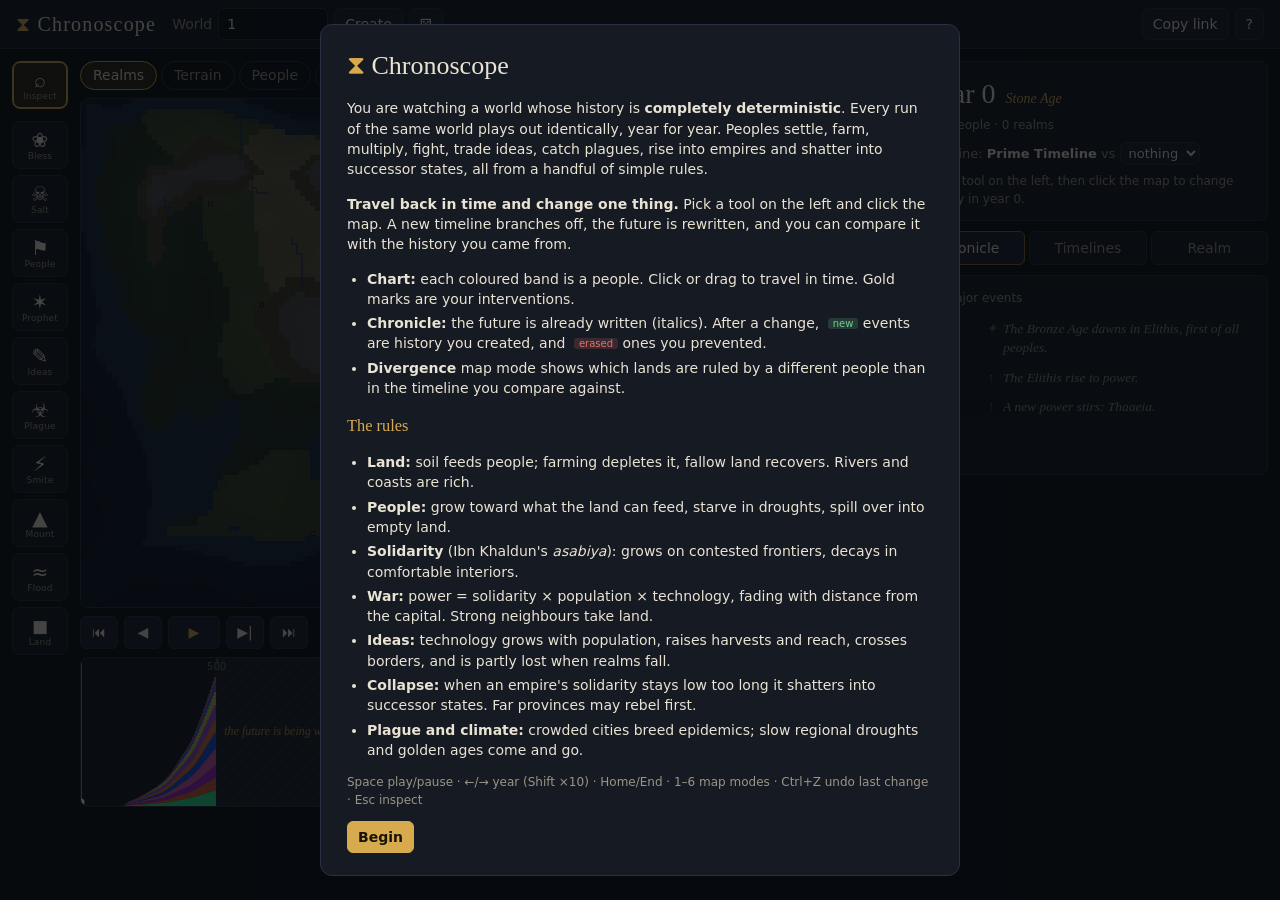
==== timetraveler/index.html @ 5f500a5c "Add Chronoscope: deterministic time-travel civilization sandbox A new self-contained game in timetra" ====
<!doctype html>
<html lang="en">
<head>
  <meta charset="utf-8">
  <meta name="viewport" content="width=device-width, initial-scale=1">
  <title>Chronoscope</title>
  <meta name="description" content="A deterministic time-travel civilization sandbox: go back, change one thing, watch history rewrite itself.">
  <link rel="stylesheet" href="css/style.css">
</head>
<body>
  <header class="topbar">
    <div class="brand"><span class="glyph">⧗</span> Chronoscope</div>
    <div class="world-controls">
      <label for="seed">World</label>
      <input id="seed" type="number" min="0" step="1" inputmode="numeric" aria-label="World seed">
      <button id="btn-new" class="btn">Create</button>
      <button id="btn-random" class="btn" title="Random world">⚄</button>
    </div>
    <div class="top-actions">
      <button id="btn-link" class="btn" title="Copy a link that recreates this exact timeline">Copy link</button>
      <button id="btn-help" class="btn" title="How it works">?</button>
    </div>
  </header>

  <main class="layout">
    <nav class="toolbar" id="toolbar" aria-label="Tools"></nav>

    <section class="stage">
      <div class="map-modes" id="map-modes" role="tablist"></div>
      <div class="map-wrap" id="map-wrap">
        <canvas id="map" width="960" height="600" aria-label="World map"></canvas>
        <div class="map-overlay" id="map-overlay" hidden></div>
        <div class="tooltip" id="tooltip" hidden></div>
      </div>
      <div class="transport">
        <button class="btn icon" id="btn-start" title="Dawn of history (Home)">⏮</button>
        <button class="btn icon" id="btn-back" title="Back one year (←, Shift: 10)">◀</button>
        <button class="btn icon play" id="btn-play" title="Play / pause (Space)">▶</button>
        <button class="btn icon" id="btn-fwd" title="Forward one year (→, Shift: 10)">▶|</button>
        <button class="btn icon" id="btn-end" title="Furthest known future (End)">⏭</button>
        <label class="speed">Speed
          <select id="speed">
            <option value="2">2 yrs/s</option>
            <option value="10">10 yrs/s</option>
            <option value="25" selected>25 yrs/s</option>
            <option value="60">60 yrs/s</option>
            <option value="150">150 yrs/s</option>
            <option value="400">400 yrs/s</option>
          </select>
        </label>
        <span class="compute-status" id="compute-status"></span>
      </div>
      <div class="chart-wrap" id="chart-wrap">
        <canvas id="chart" aria-label="History of all peoples over time. Click or drag to travel in time."></canvas>
        <div class="tooltip" id="chart-tip" hidden></div>
      </div>
    </section>

    <aside class="side">
      <div class="year-card">
        <div class="year-line"><span class="year" id="year">Year 0</span><span class="age" id="age"></span></div>
        <div class="year-stats" id="year-stats"></div>
        <div class="branch-line" id="branch-line"></div>
        <div class="divergence" id="divergence" hidden>
          <div class="div-label" id="div-label"></div>
          <div class="bar"><div class="bar-fill" id="div-bar"></div></div>
        </div>
        <div class="tool-hint" id="tool-hint"></div>
      </div>
      <div class="tabs" role="tablist">
        <button class="tab active" data-tab="chronicle">Chronicle</button>
        <button class="tab" data-tab="timelines">Timelines</button>
        <button class="tab" data-tab="realm">Realm</button>
      </div>
      <div class="panel" id="panel-chronicle">
        <div class="filters">
          <label><input type="checkbox" id="f-major" checked> Major events</label>
          <label id="f-changes-wrap"><input type="checkbox" id="f-changes"> Only changes</label>
        </div>
        <ol class="chronicle" id="chronicle"></ol>
      </div>
      <div class="panel" id="panel-timelines" hidden>
        <div id="timelines"></div>
      </div>
      <div class="panel" id="panel-realm" hidden>
        <div id="realm"></div>
      </div>
    </aside>
  </main>

  <div class="toast" id="toast" hidden></div>

  <div class="modal" id="help" hidden>
    <div class="modal-card">
      <h2><span class="glyph">⧗</span> Chronoscope</h2>
      <p>You are watching a world whose history is <b>completely deterministic</b>. Every run of the same world plays out identically, year for year. Peoples settle, farm, multiply, fight, trade ideas, catch plagues, rise into empires and shatter into successor states, all from a handful of simple rules.</p>
      <p><b>Travel back in time and change one thing.</b> Pick a tool on the left and click the map. A new timeline branches off, the future is rewritten, and you can compare it with the history you came from.</p>
      <ul>
        <li><b>Chart:</b> each coloured band is a people. Click or drag to travel in time. Gold marks are your interventions.</li>
        <li><b>Chronicle:</b> the future is already written (italics). After a change, <span class="tag new">new</span> events are history you created, and <span class="tag erased">erased</span> ones you prevented.</li>
        <li><b>Divergence</b> map mode shows which lands are ruled by a different people than in the timeline you compare against.</li>
      </ul>
      <h3>The rules</h3>
      <ul class="rules">
        <li><b>Land:</b> soil feeds people; farming depletes it, fallow land recovers. Rivers and coasts are rich.</li>
        <li><b>People:</b> grow toward what the land can feed, starve in droughts, spill over into empty land.</li>
        <li><b>Solidarity</b> (Ibn Khaldun's <i>asabiya</i>): grows on contested frontiers, decays in comfortable interiors.</li>
        <li><b>War:</b> power = solidarity × population × technology, fading with distance from the capital. Strong neighbours take land.</li>
        <li><b>Ideas:</b> technology grows with population, raises harvests and reach, crosses borders, and is partly lost when realms fall.</li>
        <li><b>Collapse:</b> when an empire's solidarity stays low too long it shatters into successor states. Far provinces may rebel first.</li>
        <li><b>Plague and climate:</b> crowded cities breed epidemics; slow regional droughts and golden ages come and go.</li>
      </ul>
      <p class="keys">Space play/pause · ←/→ year (Shift ×10) · Home/End · 1–6 map modes · Ctrl+Z undo last change · Esc inspect</p>
      <button class="btn primary" id="btn-help-close">Begin</button>
    </div>
  </div>

  <script src="js/sim.js"></script>
  <script src="js/timeline.js"></script>
  <script src="js/ui.js"></script>
</body>
</html>
---- timetraveler/css/style.css ----
:root {
  --bg: #0e1117;
  --panel: #161a23;
  --panel-2: #1d2230;
  --line: #2a3142;
  --text: #e9e3d3;
  --muted: #9a9585;
  --gold: #d8aa4e;
  --gold-dim: #8a6d33;
  --new: #6fcf8e;
  --erased: #e0726a;
  --serif: "Iowan Old Style", "Palatino Linotype", Palatino, "Book Antiqua", Georgia, serif;
  --sans: system-ui, -apple-system, "Segoe UI", Roboto, sans-serif;
}

* { box-sizing: border-box; }
html, body { margin: 0; height: 100%; }
body {
  background: var(--bg);
  color: var(--text);
  font: 14px/1.45 var(--sans);
  overflow-x: hidden;
}
button, input, select { font: inherit; color: inherit; }

.glyph { color: var(--gold); }

/* ---------- top bar ---------- */
.topbar {
  display: flex; align-items: center; gap: 16px; flex-wrap: wrap;
  padding: 8px 16px; border-bottom: 1px solid var(--line); background: var(--panel);
}
.brand { font-family: var(--serif); font-size: 20px; letter-spacing: .06em; }
.world-controls { display: flex; align-items: center; gap: 6px; }
.world-controls label { color: var(--muted); }
.world-controls input { width: 110px; background: var(--bg); border: 1px solid var(--line); border-radius: 6px; padding: 5px 8px; }
.top-actions { margin-left: auto; display: flex; gap: 6px; }

.btn {
  background: var(--panel-2); border: 1px solid var(--line); border-radius: 6px;
  padding: 5px 10px; cursor: pointer; transition: border-color .15s, background .15s;
}
.btn:hover { border-color: var(--gold-dim); }
.btn:focus-visible, .tool:focus-visible, .tab:focus-visible { outline: 2px solid var(--gold); outline-offset: 1px; }
.btn.primary { background: var(--gold); color: #1a1408; border-color: var(--gold); font-weight: 600; }
.btn.icon { width: 38px; padding: 5px 0; text-align: center; }
.btn.play { width: 52px; color: var(--gold); }

/* ---------- layout ---------- */
.layout {
  display: grid;
  grid-template-columns: 56px minmax(0, 1fr) 360px;
  gap: 12px; padding: 12px; align-items: start;
}
.toolbar { display: flex; flex-direction: column; gap: 6px; position: sticky; top: 12px; }
.tool {
  width: 56px; height: 48px; border-radius: 8px; border: 1px solid var(--line);
  background: var(--panel); cursor: pointer; font-size: 20px; line-height: 1;
  display: flex; flex-direction: column; align-items: center; justify-content: center; gap: 2px;
}
.tool small { font-size: 9px; color: var(--muted); letter-spacing: .02em; }
.tool:hover { border-color: var(--gold-dim); }
.tool.active { border-color: var(--gold); background: #2a2416; box-shadow: 0 0 0 1px var(--gold) inset; }
.tool.inspect { margin-bottom: 6px; }

.stage { min-width: 0; display: flex; flex-direction: column; gap: 8px; }
.map-modes { display: flex; gap: 4px; flex-wrap: wrap; }
.map-modes button {
  background: transparent; border: 1px solid var(--line); border-radius: 999px;
  padding: 3px 12px; cursor: pointer; color: var(--muted);
}
.map-modes button.active { color: var(--text); border-color: var(--gold); background: #2a2416; }

.map-wrap { position: relative; border-radius: 8px; overflow: hidden; border: 1px solid var(--line); background: #10192a; }
#map {
  display: block; width: 100%; height: auto; margin: 0 auto; image-rendering: pixelated; cursor: crosshair;
  /* keep map + transport + chart within one screen */
  max-width: max(480px, calc((100vh - 330px) * 1.6));
}
.map-overlay {
  position: absolute; inset: 0; display: flex; align-items: center; justify-content: center;
  background: rgba(10, 12, 18, .55); font-family: var(--serif); font-size: 18px; color: var(--gold);
  pointer-events: none;
}
.tooltip {
  position: absolute; pointer-events: none; z-index: 5;
  background: rgba(14, 17, 23, .94); border: 1px solid var(--line); border-radius: 6px;
  padding: 6px 9px; font-size: 12px; line-height: 1.4; max-width: 260px; white-space: nowrap;
}
.tooltip b { color: var(--gold); font-weight: 600; }
.tooltip .sw { display: inline-block; width: 9px; height: 9px; border-radius: 2px; margin-right: 4px; vertical-align: -1px; }

.transport { display: flex; align-items: center; gap: 6px; flex-wrap: wrap; }
.speed { color: var(--muted); margin-left: 8px; display: flex; gap: 6px; align-items: center; }
.speed select { background: var(--panel-2); border: 1px solid var(--line); border-radius: 6px; padding: 4px 6px; }
.compute-status { margin-left: auto; color: var(--muted); font-size: 12px; font-variant-numeric: tabular-nums; }

.chart-wrap { position: relative; height: 150px; border: 1px solid var(--line); border-radius: 8px; overflow: hidden; background: var(--panel); }
#chart { display: block; width: 100%; height: 100%; cursor: ew-resize; touch-action: none; }

/* ---------- side panel ---------- */
.side { display: flex; flex-direction: column; gap: 10px; min-width: 0; position: sticky; top: 12px; max-height: calc(100vh - 24px); }
.year-card { background: var(--panel); border: 1px solid var(--line); border-radius: 8px; padding: 12px 14px; }
.year-line { display: flex; align-items: baseline; gap: 10px; flex-wrap: wrap; }
.year { font-family: var(--serif); font-size: 28px; font-variant-numeric: tabular-nums; }
.age { color: var(--gold); font-family: var(--serif); font-style: italic; }
.year-stats { color: var(--muted); font-size: 12px; margin-top: 2px; }
.branch-line { margin-top: 8px; font-size: 13px; }
.branch-line select { background: var(--panel-2); border: 1px solid var(--line); border-radius: 6px; padding: 2px 4px; max-width: 170px; }
.divergence { margin-top: 8px; }
.div-label { font-size: 12px; color: var(--muted); }
.div-label b { color: var(--text); }
.bar { height: 6px; background: var(--bg); border-radius: 3px; overflow: hidden; margin-top: 4px; }
.bar-fill { height: 100%; width: 0; background: linear-gradient(90deg, var(--gold-dim), var(--gold)); transition: width .2s; }
.tool-hint { margin-top: 8px; font-size: 12px; color: var(--muted); }
.tool-hint b { color: var(--gold); }

.tabs { display: flex; gap: 4px; }
.tab {
  flex: 1; background: var(--panel); border: 1px solid var(--line); border-radius: 6px;
  padding: 6px; cursor: pointer; color: var(--muted);
}
.tab.active { color: var(--text); border-color: var(--gold-dim); background: var(--panel-2); }
.panel {
  background: var(--panel); border: 1px solid var(--line); border-radius: 8px;
  padding: 10px 12px; overflow-y: auto; min-height: 200px; flex: 1;
}
.filters { display: flex; gap: 14px; font-size: 12px; color: var(--muted); margin-bottom: 6px; }
.filters input { accent-color: var(--gold); }

.chronicle { list-style: none; margin: 0; padding: 0; }
.chronicle li {
  display: grid; grid-template-columns: 52px 16px 1fr; gap: 4px;
  padding: 5px 4px; border-left: 2px solid transparent; cursor: pointer; border-radius: 3px;
  font-family: var(--serif); font-size: 13.5px;
}
.chronicle li:hover { background: var(--panel-2); }
.chronicle .t { color: var(--gold); font-family: var(--sans); font-size: 11px; padding-top: 2px; font-variant-numeric: tabular-nums; }
.chronicle .i { color: var(--muted); text-align: center; }
.chronicle li.future { opacity: .55; font-style: italic; }
.chronicle li.now { background: #241f14; }
.chronicle li.new { border-left-color: var(--new); }
.chronicle li.erased { border-left-color: var(--erased); }
.chronicle li.erased .x { text-decoration: line-through; text-decoration-color: var(--erased); }
.chronicle .empty { color: var(--muted); font-style: italic; cursor: default; display: block; }
.tag { font-family: var(--sans); font-size: 10px; font-style: normal; padding: 0 5px; border-radius: 3px; margin-left: 4px; vertical-align: 1px; }
.tag.new { background: rgba(111, 207, 142, .18); color: var(--new); }
.tag.erased { background: rgba(224, 114, 106, .18); color: var(--erased); }

/* timelines */
.tl { border: 1px solid var(--line); border-radius: 6px; padding: 8px 10px; margin-bottom: 6px; background: var(--bg); }
.tl.current { border-color: var(--gold); }
.tl-head { display: flex; align-items: center; gap: 6px; }
.tl-name { font-family: var(--serif); font-size: 15px; flex: 1; }
.tl-meta { color: var(--muted); font-size: 12px; }
.tl ul { margin: 4px 0 0; padding-left: 18px; font-size: 12px; }
.tl .btn { padding: 2px 8px; font-size: 12px; }
.tl .progress { height: 3px; background: var(--panel-2); border-radius: 2px; margin-top: 6px; overflow: hidden; }
.tl .progress div { height: 100%; background: var(--gold-dim); }
.tl-badge { font-size: 10px; color: var(--gold); border: 1px solid var(--gold-dim); border-radius: 3px; padding: 0 4px; }

/* realm */
.realm-head { display: flex; gap: 10px; align-items: center; }
.realm-swatch { width: 26px; height: 26px; border-radius: 5px; flex: none; border: 1px solid rgba(255,255,255,.2); }
.realm-name { font-family: var(--serif); font-size: 20px; }
.realm-sub { color: var(--muted); font-size: 12px; }
.realm-grid { display: grid; grid-template-columns: auto 1fr; gap: 3px 12px; margin: 10px 0; font-size: 13px; }
.realm-grid dt { color: var(--muted); }
.realm-grid dd { margin: 0; font-variant-numeric: tabular-nums; }
.realm canvas { width: 100%; height: 70px; display: block; background: var(--bg); border-radius: 4px; }
.realm .links { display: flex; gap: 6px; flex-wrap: wrap; margin-top: 8px; }
.muted { color: var(--muted); }

/* toast & modal */
.toast {
  position: fixed; left: 50%; bottom: 24px; transform: translateX(-50%); z-index: 20;
  background: var(--panel-2); border: 1px solid var(--gold-dim); border-radius: 8px;
  padding: 10px 16px; max-width: min(560px, calc(100vw - 32px)); box-shadow: 0 8px 24px rgba(0,0,0,.4);
}
.modal { position: fixed; inset: 0; background: rgba(5, 7, 10, .72); display: flex; align-items: center; justify-content: center; z-index: 30; padding: 16px; }
.modal[hidden] { display: none; }
.modal-card {
  background: var(--panel); border: 1px solid var(--line); border-radius: 12px;
  max-width: 640px; max-height: calc(100vh - 32px); overflow-y: auto; padding: 22px 26px;
}
.modal-card h2 { font-family: var(--serif); font-weight: normal; font-size: 26px; margin: 0 0 8px; }
.modal-card h3 { font-family: var(--serif); font-weight: normal; color: var(--gold); margin: 16px 0 4px; }
.modal-card ul { padding-left: 20px; }
.modal-card li { margin: 4px 0; }
.keys { color: var(--muted); font-size: 12px; }

/* ---------- responsive ---------- */
@media (max-width: 1100px) {
  .layout { grid-template-columns: 56px minmax(0, 1fr); }
  .side { grid-column: 1 / -1; position: static; max-height: none; }
  .panel { max-height: 420px; }
}
@media (max-width: 640px) {
  .layout { grid-template-columns: minmax(0, 1fr); padding: 8px 16px; }
  .toolbar { flex-direction: row; flex-wrap: wrap; position: static; }
  .tool { width: 44px; height: 42px; font-size: 17px; }
  .tool small { display: none; }
  .tool.inspect { margin-bottom: 0; }
  .top-actions { margin-left: 0; }
  .compute-status { width: 100%; margin-left: 0; }
}
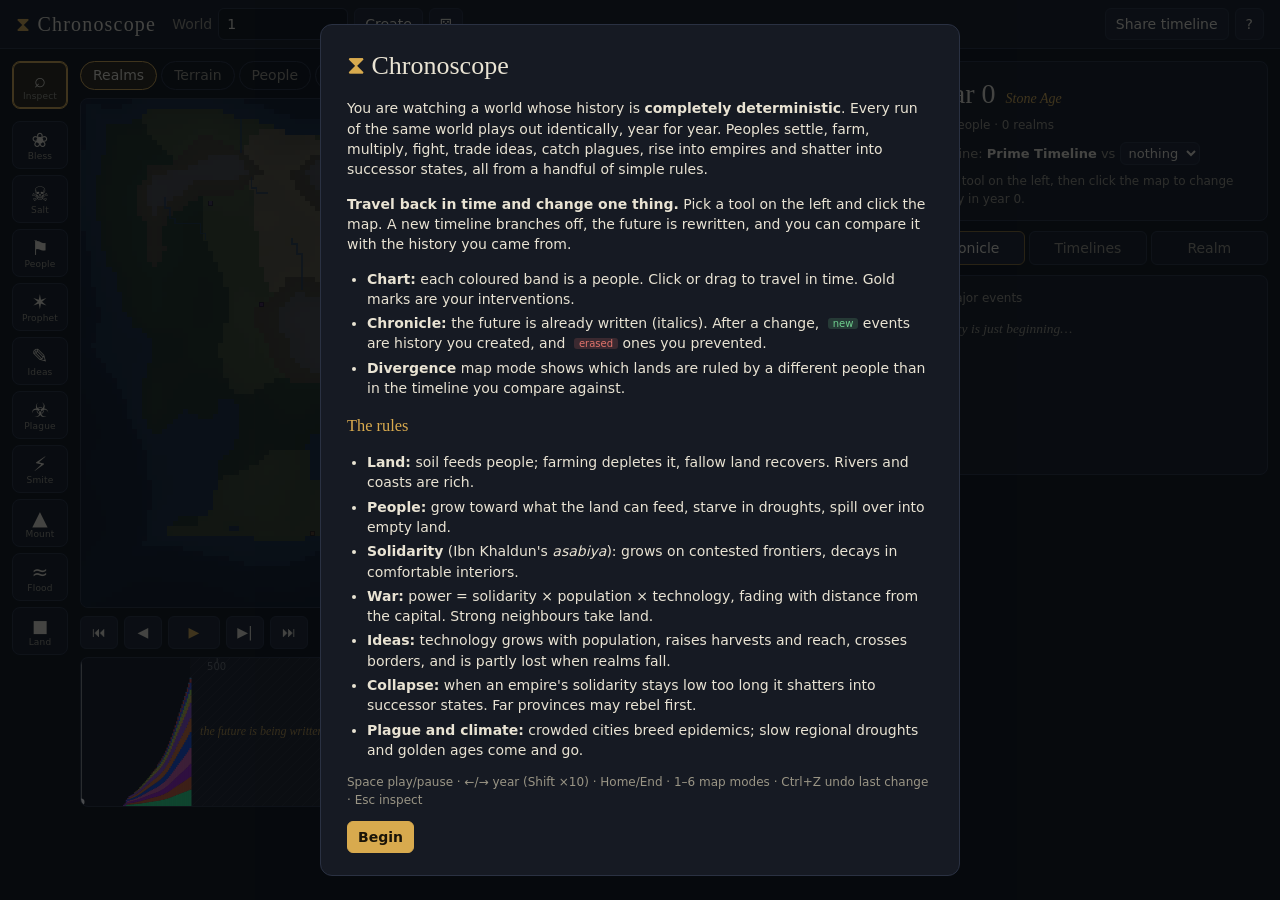
==== commit 5c2fe53c: "Share timelines as pasteable codes; dark color-scheme The World box now accepts a full timeline code" ====
--- a/timetraveler/index.html
+++ b/timetraveler/index.html
@@ -12,12 +12,12 @@
     <div class="brand"><span class="glyph">⧗</span> Chronoscope</div>
     <div class="world-controls">
       <label for="seed">World</label>
-      <input id="seed" type="number" min="0" step="1" inputmode="numeric" aria-label="World seed">
+      <input id="seed" type="text" spellcheck="false" autocomplete="off" aria-label="World number or timeline code" placeholder="number or code">
       <button id="btn-new" class="btn">Create</button>
       <button id="btn-random" class="btn" title="Random world">⚄</button>
     </div>
     <div class="top-actions">
-      <button id="btn-link" class="btn" title="Copy a link that recreates this exact timeline">Copy link</button>
+      <button id="btn-link" class="btn" title="Copy a code that recreates this exact timeline">Share timeline</button>
       <button id="btn-help" class="btn" title="How it works">?</button>
     </div>
   </header>
--- a/timetraveler/css/style.css
+++ b/timetraveler/css/style.css
@@ -1,4 +1,5 @@
 :root {
+  color-scheme: dark;
   --bg: #0e1117;
   --panel: #161a23;
   --panel-2: #1d2230;
@@ -33,7 +34,7 @@
 .brand { font-family: var(--serif); font-size: 20px; letter-spacing: .06em; }
 .world-controls { display: flex; align-items: center; gap: 6px; }
 .world-controls label { color: var(--muted); }
-.world-controls input { width: 110px; background: var(--bg); border: 1px solid var(--line); border-radius: 6px; padding: 5px 8px; }
+.world-controls input { width: 130px; background: var(--bg); border: 1px solid var(--line); border-radius: 6px; padding: 5px 8px; }
 .top-actions { margin-left: auto; display: flex; gap: 6px; }
 
 .btn {
@@ -204,3 +205,5 @@
   .top-actions { margin-left: 0; }
   .compute-status { width: 100%; margin-left: 0; }
 }
+
+.toast .code { display: block; margin-top: 6px; padding: 4px 6px; background: var(--bg); border-radius: 4px; font-size: 12px; user-select: all; word-break: break-all; }
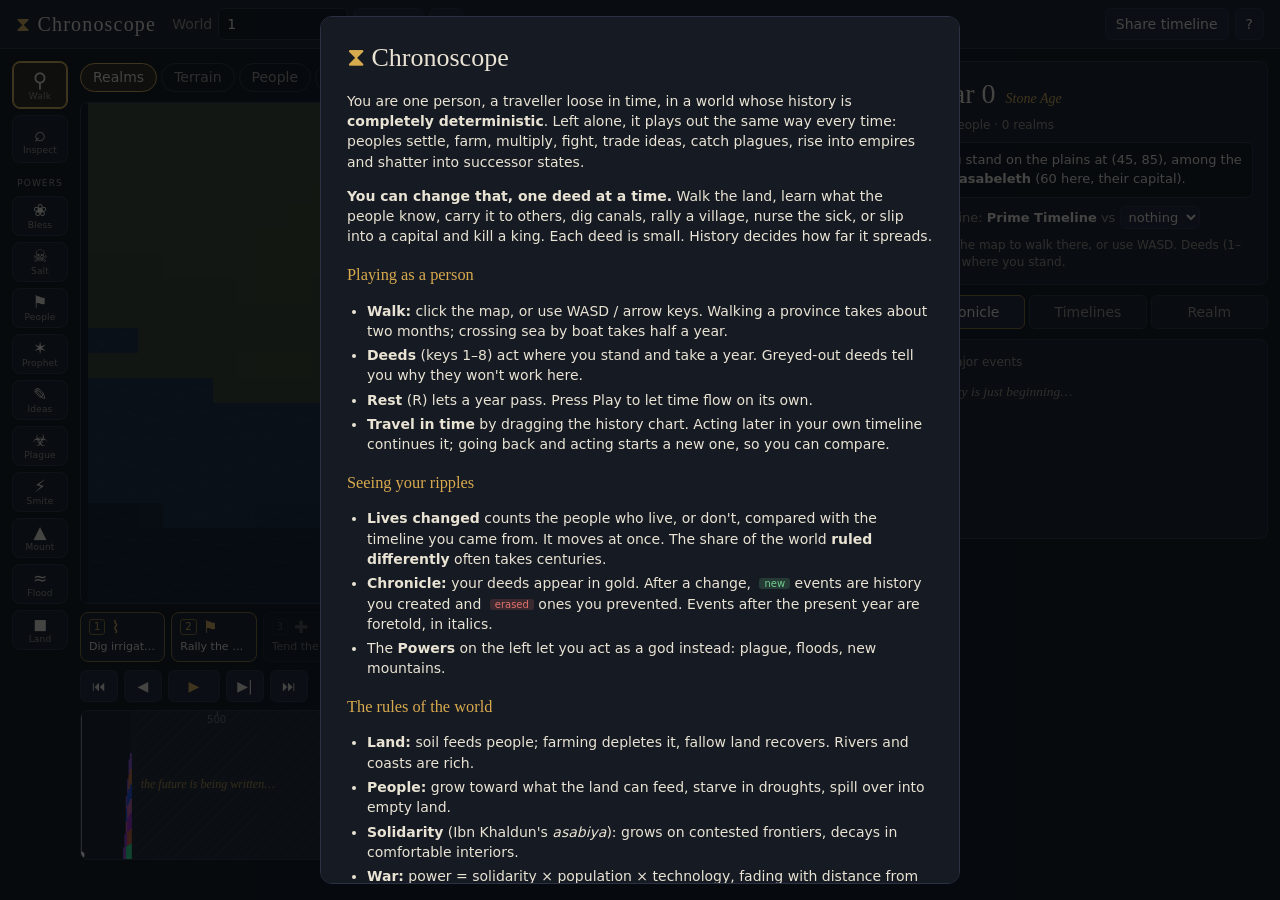
==== commit 17364cac: "Play as a single person walking through history You are now one traveller in the deterministic world" ====
--- a/timetraveler/index.html
+++ b/timetraveler/index.html
@@ -26,23 +26,28 @@
     <nav class="toolbar" id="toolbar" aria-label="Tools"></nav>
 
     <section class="stage">
-      <div class="map-modes" id="map-modes" role="tablist"></div>
+      <div class="map-bar">
+        <div class="map-modes" id="map-modes" role="tablist"></div>
+        <button class="btn" id="btn-camera" title="Switch between the close view that follows you and the whole world (Z)">World view</button>
+      </div>
       <div class="map-wrap" id="map-wrap">
         <canvas id="map" width="960" height="600" aria-label="World map"></canvas>
         <div class="map-overlay" id="map-overlay" hidden></div>
         <div class="tooltip" id="tooltip" hidden></div>
       </div>
+      <div class="hotbar" id="hotbar" aria-label="Your deeds"></div>
       <div class="transport">
         <button class="btn icon" id="btn-start" title="Dawn of history (Home)">⏮</button>
-        <button class="btn icon" id="btn-back" title="Back one year (←, Shift: 10)">◀</button>
+        <button class="btn icon" id="btn-back" title="Back one year (, key, Shift: 10)">◀</button>
         <button class="btn icon play" id="btn-play" title="Play / pause (Space)">▶</button>
-        <button class="btn icon" id="btn-fwd" title="Forward one year (→, Shift: 10)">▶|</button>
+        <button class="btn icon" id="btn-fwd" title="Forward one year (. key, Shift: 10)">▶|</button>
         <button class="btn icon" id="btn-end" title="Furthest known future (End)">⏭</button>
         <label class="speed">Speed
           <select id="speed">
+            <option value="1">1 yr/s</option>
             <option value="2">2 yrs/s</option>
-            <option value="10">10 yrs/s</option>
-            <option value="25" selected>25 yrs/s</option>
+            <option value="10" selected>10 yrs/s</option>
+            <option value="25">25 yrs/s</option>
             <option value="60">60 yrs/s</option>
             <option value="150">150 yrs/s</option>
             <option value="400">400 yrs/s</option>
@@ -60,6 +65,7 @@
       <div class="year-card">
         <div class="year-line"><span class="year" id="year">Year 0</span><span class="age" id="age"></span></div>
         <div class="year-stats" id="year-stats"></div>
+        <div class="you" id="you"></div>
         <div class="branch-line" id="branch-line"></div>
         <div class="divergence" id="divergence" hidden>
           <div class="div-label" id="div-label"></div>
@@ -93,24 +99,32 @@
   <div class="modal" id="help" hidden>
     <div class="modal-card">
       <h2><span class="glyph">⧗</span> Chronoscope</h2>
-      <p>You are watching a world whose history is <b>completely deterministic</b>. Every run of the same world plays out identically, year for year. Peoples settle, farm, multiply, fight, trade ideas, catch plagues, rise into empires and shatter into successor states, all from a handful of simple rules.</p>
-      <p><b>Travel back in time and change one thing.</b> Pick a tool on the left and click the map. A new timeline branches off, the future is rewritten, and you can compare it with the history you came from.</p>
+      <p>You are one person, a traveller loose in time, in a world whose history is <b>completely deterministic</b>. Left alone, it plays out the same way every time: peoples settle, farm, multiply, fight, trade ideas, catch plagues, rise into empires and shatter into successor states.</p>
+      <p><b>You can change that, one deed at a time.</b> Walk the land, learn what the people know, carry it to others, dig canals, rally a village, nurse the sick, or slip into a capital and kill a king. Each deed is small. History decides how far it spreads.</p>
+      <h3>Playing as a person</h3>
       <ul>
-        <li><b>Chart:</b> each coloured band is a people. Click or drag to travel in time. Gold marks are your interventions.</li>
-        <li><b>Chronicle:</b> the future is already written (italics). After a change, <span class="tag new">new</span> events are history you created, and <span class="tag erased">erased</span> ones you prevented.</li>
-        <li><b>Divergence</b> map mode shows which lands are ruled by a different people than in the timeline you compare against.</li>
+        <li><b>Walk:</b> click the map, or use WASD / arrow keys. Walking a province takes about two months; crossing sea by boat takes half a year.</li>
+        <li><b>Deeds</b> (keys 1–8) act where you stand and take a year. Greyed-out deeds tell you why they won't work here.</li>
+        <li><b>Rest</b> (R) lets a year pass. Press Play to let time flow on its own.</li>
+        <li><b>Travel in time</b> by dragging the history chart. Acting later in your own timeline continues it; going back and acting starts a new one, so you can compare.</li>
       </ul>
-      <h3>The rules</h3>
+      <h3>Seeing your ripples</h3>
+      <ul>
+        <li><b>Lives changed</b> counts the people who live, or don't, compared with the timeline you came from. It moves at once. The share of the world <b>ruled differently</b> often takes centuries.</li>
+        <li><b>Chronicle:</b> your deeds appear in gold. After a change, <span class="tag new">new</span> events are history you created and <span class="tag erased">erased</span> ones you prevented. Events after the present year are foretold, in italics.</li>
+        <li>The <b>Powers</b> on the left let you act as a god instead: plague, floods, new mountains.</li>
+      </ul>
+      <h3>The rules of the world</h3>
       <ul class="rules">
         <li><b>Land:</b> soil feeds people; farming depletes it, fallow land recovers. Rivers and coasts are rich.</li>
         <li><b>People:</b> grow toward what the land can feed, starve in droughts, spill over into empty land.</li>
         <li><b>Solidarity</b> (Ibn Khaldun's <i>asabiya</i>): grows on contested frontiers, decays in comfortable interiors.</li>
-        <li><b>War:</b> power = solidarity × population × technology, fading with distance from the capital. Strong neighbours take land.</li>
-        <li><b>Ideas:</b> technology grows with population, raises harvests and reach, crosses borders, and is partly lost when realms fall.</li>
-        <li><b>Collapse:</b> when an empire's solidarity stays low too long it shatters into successor states. Far provinces may rebel first.</li>
-        <li><b>Plague and climate:</b> crowded cities breed epidemics; slow regional droughts and golden ages come and go.</li>
+        <li><b>War:</b> power = solidarity × population × technology, fading with distance from the capital.</li>
+        <li><b>Ideas:</b> technology grows with population, crosses borders, and is partly lost when realms fall.</li>
+        <li><b>Collapse:</b> an empire whose solidarity stays low too long shatters into successor states.</li>
+        <li><b>Plague and climate:</b> crowded cities breed epidemics; regional droughts and golden ages come and go.</li>
       </ul>
-      <p class="keys">Space play/pause · ←/→ year (Shift ×10) · Home/End · 1–6 map modes · Ctrl+Z undo last change · Esc inspect</p>
+      <p class="keys">WASD/arrows walk · 1–8 deeds · R rest · Space play/pause · , and . step a year (Shift ×10) · Z close/world view · M map mode · Ctrl+Z undo · Esc walk</p>
       <button class="btn primary" id="btn-help-close">Begin</button>
     </div>
   </div>
--- a/timetraveler/css/style.css
+++ b/timetraveler/css/style.css
@@ -76,7 +76,7 @@
 #map {
   display: block; width: 100%; height: auto; margin: 0 auto; image-rendering: pixelated; cursor: crosshair;
   /* keep map + transport + chart within one screen */
-  max-width: max(480px, calc((100vh - 330px) * 1.6));
+  max-width: max(480px, calc((100vh - 400px) * 1.6));
 }
 .map-overlay {
   position: absolute; inset: 0; display: flex; align-items: center; justify-content: center;
@@ -207,3 +207,39 @@
 }
 
 .toast .code { display: block; margin-top: 6px; padding: 4px 6px; background: var(--bg); border-radius: 4px; font-size: 12px; user-select: all; word-break: break-all; }
+
+/* ---------- playing as a person ---------- */
+.map-bar { display: flex; gap: 8px; align-items: center; flex-wrap: wrap; }
+.map-bar .map-modes { flex: 1; min-width: 0; }
+.toolbar-label { font-size: 9px; letter-spacing: .12em; text-transform: uppercase; color: var(--muted); text-align: center; margin: 8px 0 0; }
+.tool.power { height: 40px; font-size: 17px; }
+.tool.power.active { border-color: #be96ff; background: #241c33; box-shadow: 0 0 0 1px #be96ff inset; }
+
+.hotbar { display: grid; grid-template-columns: repeat(9, minmax(0, 1fr)); gap: 6px; }
+.deed {
+  display: grid; grid-template-columns: auto 1fr; grid-template-rows: auto auto; align-items: center; column-gap: 6px;
+  background: var(--panel); border: 1px solid var(--gold-dim); border-radius: 8px; padding: 6px 8px; cursor: pointer; text-align: left; min-width: 0;
+}
+.deed:hover { background: #2a2416; border-color: var(--gold); }
+.deed:focus-visible { outline: 2px solid var(--gold); outline-offset: 1px; }
+.deed .k { grid-row: 1; grid-column: 1; font-size: 10px; color: var(--gold); border: 1px solid var(--gold-dim); border-radius: 3px; padding: 0 4px; line-height: 14px; }
+.deed .di { grid-row: 1; grid-column: 2; font-size: 17px; line-height: 1; color: var(--gold); }
+.deed .dn { grid-row: 2; grid-column: 1 / -1; font-size: 11px; margin-top: 3px; white-space: nowrap; overflow: hidden; text-overflow: ellipsis; }
+.deed.blocked { border-color: var(--line); opacity: .45; }
+.deed.blocked .di, .deed.blocked .k { color: var(--muted); border-color: var(--line); }
+.deed.rest { border-color: var(--line); }
+
+.you { margin-top: 8px; padding: 8px 10px; background: var(--bg); border: 1px solid var(--line); border-left: 2px solid var(--gold); border-radius: 6px; font-size: 13px; }
+.you b { font-weight: 600; }
+.sw { display: inline-block; width: 9px; height: 9px; border-radius: 2px; margin-right: 4px; vertical-align: -1px; }
+.warn { color: var(--erased); }
+.btn.mini { padding: 0 6px; font-size: 11px; margin-left: 6px; }
+.chronicle li.mine { border-left-color: var(--gold); background: rgba(216, 170, 78, .07); }
+.chronicle li.mine .i { color: var(--gold); }
+
+@media (max-width: 900px) {
+  .hotbar { grid-template-columns: repeat(5, minmax(0, 1fr)); }
+}
+@media (max-width: 480px) {
+  .hotbar { grid-template-columns: repeat(3, minmax(0, 1fr)); }
+}
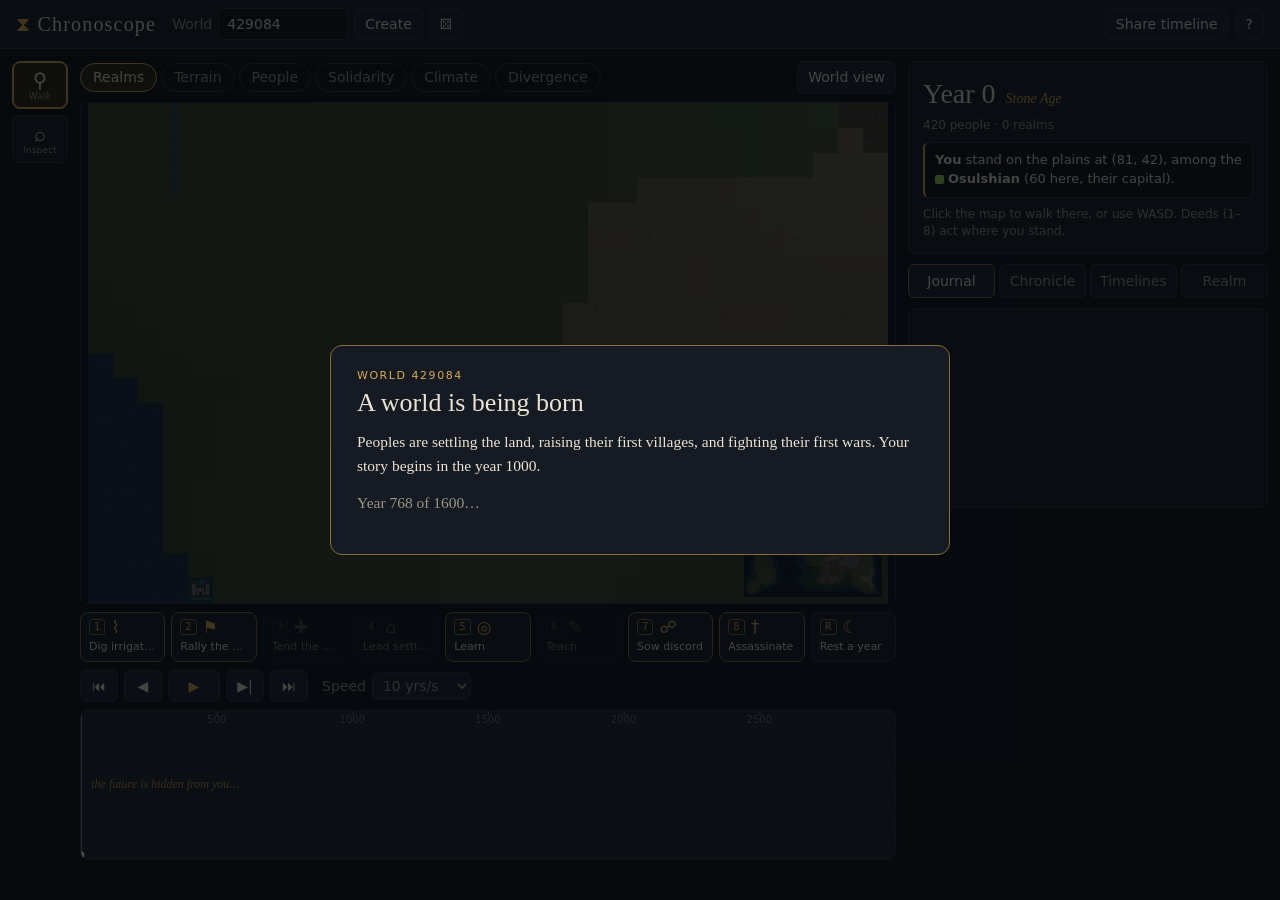
==== commit 178a121e: "Story mode: aging, health, a prologue in year 1000 and a quest to save your realm - story.js: picks " ====
--- a/timetraveler/index.html
+++ b/timetraveler/index.html
@@ -12,7 +12,7 @@
     <div class="brand"><span class="glyph">⧗</span> Chronoscope</div>
     <div class="world-controls">
       <label for="seed">World</label>
-      <input id="seed" type="text" spellcheck="false" autocomplete="off" aria-label="World number or timeline code" placeholder="number or code">
+      <input id="seed" type="text" spellcheck="false" autocomplete="off" aria-label="World number or timeline code" placeholder="number or code" title="A world number starts a new story; a timeline code opens it in sandbox mode">
       <button id="btn-new" class="btn">Create</button>
       <button id="btn-random" class="btn" title="Random world">⚄</button>
     </div>
@@ -74,11 +74,15 @@
         <div class="tool-hint" id="tool-hint"></div>
       </div>
       <div class="tabs" role="tablist">
-        <button class="tab active" data-tab="chronicle">Chronicle</button>
+        <button class="tab active" data-tab="journal">Journal</button>
+        <button class="tab" data-tab="chronicle">Chronicle</button>
         <button class="tab" data-tab="timelines">Timelines</button>
         <button class="tab" data-tab="realm">Realm</button>
       </div>
-      <div class="panel" id="panel-chronicle">
+      <div class="panel" id="panel-journal">
+        <div id="journal"></div>
+      </div>
+      <div class="panel" id="panel-chronicle" hidden>
         <div class="filters">
           <label><input type="checkbox" id="f-major" checked> Major events</label>
           <label id="f-changes-wrap"><input type="checkbox" id="f-changes"> Only changes</label>
@@ -96,6 +100,15 @@
 
   <div class="toast" id="toast" hidden></div>
 
+  <div class="modal story" id="story" hidden>
+    <div class="modal-card story-card" role="dialog" aria-modal="true" aria-labelledby="story-title">
+      <div class="story-kicker" id="story-kicker"></div>
+      <h2 id="story-title"></h2>
+      <div class="story-body" id="story-body"></div>
+      <div class="story-actions" id="story-actions"></div>
+    </div>
+  </div>
+
   <div class="modal" id="help" hidden>
     <div class="modal-card">
       <h2><span class="glyph">⧗</span> Chronoscope</h2>
@@ -103,6 +116,7 @@
       <p><b>You can change that, one deed at a time.</b> Walk the land, learn what the people know, carry it to others, dig canals, rally a village, nurse the sick, or slip into a capital and kill a king. Each deed is small. History decides how far it spreads.</p>
       <h3>Playing as a person</h3>
       <ul>
+        <li><b>Age and health:</b> you age only while you live through years (walking, deeds, resting, Play), not while you travel in time. Plague, famine, wilderness, sea voyages and border strife hurt you; living among people heals you. Choose which years of history to spend your life on.</li>
         <li><b>Walk:</b> click the map, or use WASD / arrow keys. Walking a province takes about two months; crossing sea by boat takes half a year.</li>
         <li><b>Deeds</b> (keys 1–8) act where you stand and take a year. Greyed-out deeds tell you why they won't work here.</li>
         <li><b>Rest</b> (R) lets a year pass. Press Play to let time flow on its own.</li>
@@ -125,12 +139,13 @@
         <li><b>Plague and climate:</b> crowded cities breed epidemics; regional droughts and golden ages come and go.</li>
       </ul>
       <p class="keys">WASD/arrows walk · 1–8 deeds · R rest · Space play/pause · , and . step a year (Shift ×10) · Z close/world view · M map mode · Ctrl+Z undo · Esc walk</p>
-      <button class="btn primary" id="btn-help-close">Begin</button>
+      <div class="story-actions"><button class="btn primary" id="btn-help-close">Close</button><button class="btn" id="btn-sandbox" title="Skip the story: no aging, every power unlocked">Sandbox mode (no story)</button></div>
     </div>
   </div>
 
   <script src="js/sim.js"></script>
   <script src="js/timeline.js"></script>
+  <script src="js/story.js"></script>
   <script src="js/ui.js"></script>
 </body>
 </html>
--- a/timetraveler/css/style.css
+++ b/timetraveler/css/style.css
@@ -243,3 +243,30 @@
 @media (max-width: 480px) {
   .hotbar { grid-template-columns: repeat(3, minmax(0, 1fr)); }
 }
+
+/* ---------- story ---------- */
+.story-card { max-width: 620px; border-color: var(--gold-dim); }
+.story-kicker { font-size: 11px; letter-spacing: .14em; text-transform: uppercase; color: var(--gold); }
+.story-body { font-family: var(--serif); font-size: 15.5px; line-height: 1.6; }
+.story-body p { margin: 0 0 12px; }
+.story-body .vision { border-left: 2px solid var(--gold); padding: 6px 12px; font-style: italic; background: rgba(216,170,78,.06); }
+.story-body .lore-head { margin-bottom: 4px; color: var(--muted); font-style: italic; }
+.story-body ul.lore { list-style: none; padding: 0; margin: 0 0 12px; font-size: 14px; }
+.story-body ul.lore li { padding: 2px 0; }
+.story-body ul.lore .t, .journal .t { color: var(--gold); font-family: var(--sans); font-size: 11px; margin-right: 6px; font-variant-numeric: tabular-nums; }
+.story-actions { display: flex; gap: 8px; flex-wrap: wrap; margin-top: 16px; }
+.objective { border: 1px solid var(--gold-dim); background: rgba(216,170,78,.07); border-radius: 6px; padding: 8px 10px; margin-bottom: 10px; font-size: 13px; }
+.objective .label { font-size: 10px; letter-spacing: .12em; text-transform: uppercase; color: var(--gold); display: block; margin-bottom: 2px; }
+.objective .status { display: block; margin-top: 4px; color: var(--muted); font-size: 12px; }
+.objective .status.good { color: var(--new); }
+.objective .status.bad { color: var(--erased); }
+.journal { list-style: none; margin: 0; padding: 0; font-family: var(--serif); font-size: 14px; }
+.journal li { padding: 6px 0; border-bottom: 1px solid var(--line); }
+.journal li:last-child { border-bottom: 0; }
+.vitals { display: flex; align-items: center; gap: 8px; margin-top: 6px; font-size: 12px; }
+.vitals .hbar { flex: 1; height: 6px; background: var(--panel-2); border-radius: 3px; overflow: hidden; min-width: 60px; }
+.vitals .hbar div { height: 100%; transition: width .3s; }
+.reasons { font-size: 11px; color: var(--muted); margin-top: 2px; }
+.reasons .pos { color: var(--new); }
+.reasons .neg { color: var(--erased); }
+.locked { opacity: .45; }
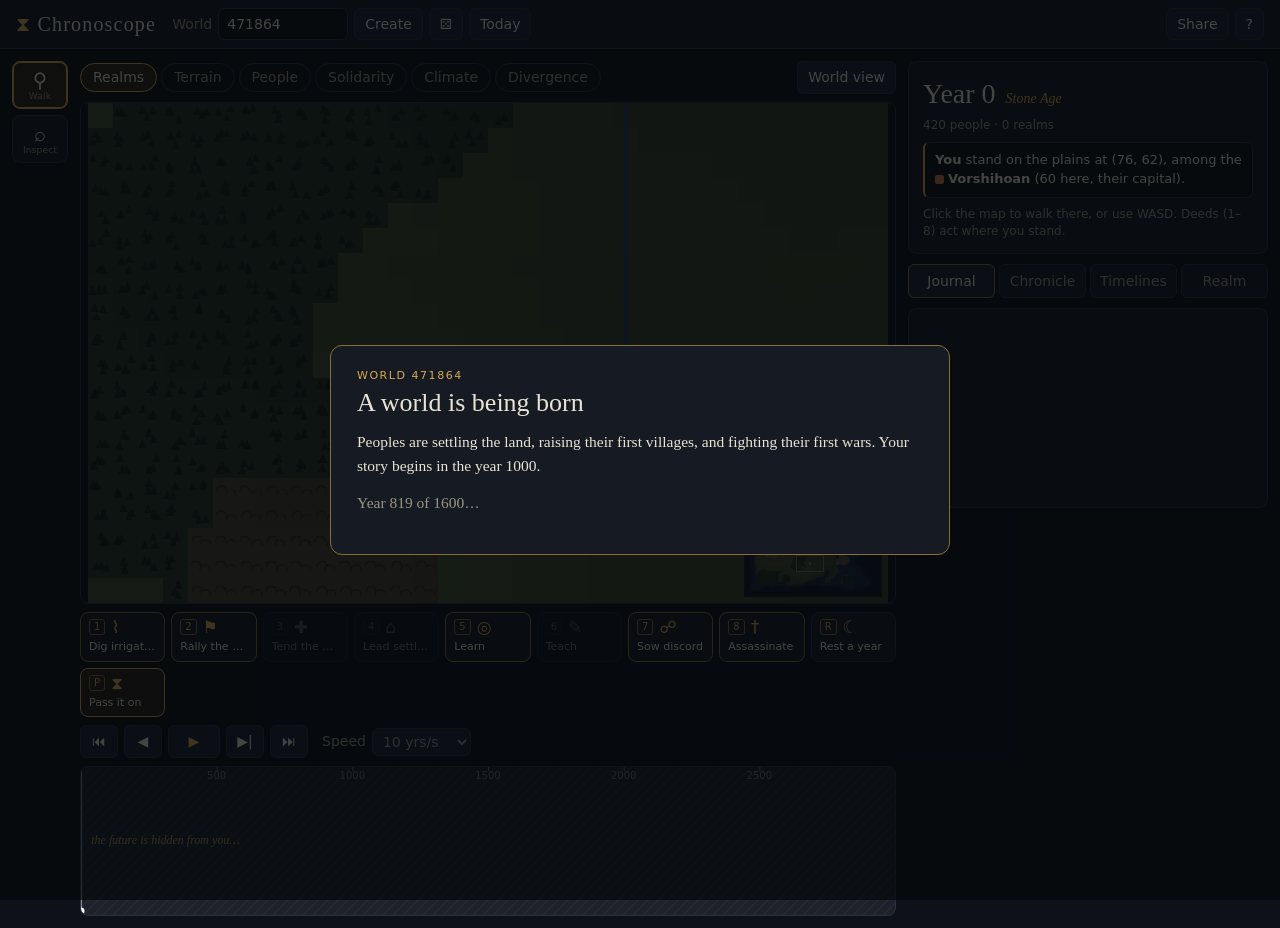
==== commit 5ea35fb5: "Story polish: lives as timelines, richer history, the Chronoscope passes on and hums - Timelines in " ====
--- a/timetraveler/index.html
+++ b/timetraveler/index.html
@@ -15,9 +15,10 @@
       <input id="seed" type="text" spellcheck="false" autocomplete="off" aria-label="World number or timeline code" placeholder="number or code" title="A world number starts a new story; a timeline code opens it in sandbox mode">
       <button id="btn-new" class="btn">Create</button>
       <button id="btn-random" class="btn" title="Random world">⚄</button>
+      <button id="btn-today" class="btn" title="Today's world: the same life for everyone who plays today">Today</button>
     </div>
     <div class="top-actions">
-      <button id="btn-link" class="btn" title="Copy a code that recreates this exact timeline">Share timeline</button>
+      <button id="btn-link" class="btn" title="Story: copy a challenge code (same realm, same birth). Sandbox: copy this exact timeline.">Share</button>
       <button id="btn-help" class="btn" title="How it works">?</button>
     </div>
   </header>
@@ -43,7 +44,7 @@
         <button class="btn icon" id="btn-fwd" title="Forward one year (. key, Shift: 10)">▶|</button>
         <button class="btn icon" id="btn-end" title="Furthest known future (End)">⏭</button>
         <label class="speed">Speed
-          <select id="speed">
+          <select id="speed" title="While you are alive in story mode, time flows at most 100 years a second">
             <option value="1">1 yr/s</option>
             <option value="2">2 yrs/s</option>
             <option value="10" selected>10 yrs/s</option>
@@ -119,6 +120,8 @@
         <li><b>Age and health:</b> you age only while you live through years (walking, deeds, resting, Play), not while you travel in time. Plague, famine, wilderness, sea voyages and border strife hurt you; living among people heals you. Choose which years of history to spend your life on.</li>
         <li><b>Walk:</b> click the map, or use WASD / arrow keys. Walking a province takes about two months; crossing sea by boat takes half a year.</li>
         <li><b>Deeds</b> (keys 1–8) act where you stand and take a year. Greyed-out deeds tell you why they won't work here.</li>
+        <li><b>Pass it on</b> (P): once the Chronoscope is yours, you can give it to a young person where you stand, choosing the year and place, and they carry on the quest. If you die first, you hand it to whoever finds you.</li>
+        <li><b>Listen:</b> the Chronoscope hums in the years that matter and sings when one deed, here and now, would turn fate. You can switch hints off in the Journal.</li>
         <li><b>Rest</b> (R) lets a year pass. Press Play to let time flow on its own.</li>
         <li><b>Travel in time</b> by dragging the history chart. Acting later in your own timeline continues it; going back and acting starts a new one, so you can compare.</li>
       </ul>
@@ -138,7 +141,7 @@
         <li><b>Collapse:</b> an empire whose solidarity stays low too long shatters into successor states.</li>
         <li><b>Plague and climate:</b> crowded cities breed epidemics; regional droughts and golden ages come and go.</li>
       </ul>
-      <p class="keys">WASD/arrows walk · 1–8 deeds · R rest · Space play/pause · , and . step a year (Shift ×10) · Z close/world view · M map mode · Ctrl+Z undo · Esc walk</p>
+      <p class="keys">WASD/arrows walk · 1–8 deeds · R rest · P pass it on · Space play/pause · , and . step a year (Shift ×10) · Z close/world view · M map mode · Ctrl+Z undo · Esc walk</p>
       <div class="story-actions"><button class="btn primary" id="btn-help-close">Close</button><button class="btn" id="btn-sandbox" title="Skip the story: no aging, every power unlocked">Sandbox mode (no story)</button></div>
     </div>
   </div>
@@ -146,6 +149,7 @@
   <script src="js/sim.js"></script>
   <script src="js/timeline.js"></script>
   <script src="js/story.js"></script>
+  <script src="js/oracle.js"></script>
   <script src="js/ui.js"></script>
 </body>
 </html>
--- a/timetraveler/css/style.css
+++ b/timetraveler/css/style.css
@@ -215,7 +215,8 @@
 .tool.power { height: 40px; font-size: 17px; }
 .tool.power.active { border-color: #be96ff; background: #241c33; box-shadow: 0 0 0 1px #be96ff inset; }
 
-.hotbar { display: grid; grid-template-columns: repeat(9, minmax(0, 1fr)); gap: 6px; }
+.hotbar { display: grid; grid-template-columns: repeat(auto-fit, minmax(84px, 1fr)); gap: 6px; }
+.deed.pass { border-color: var(--gold); background: #241f14; }
 .deed {
   display: grid; grid-template-columns: auto 1fr; grid-template-rows: auto auto; align-items: center; column-gap: 6px;
   background: var(--panel); border: 1px solid var(--gold-dim); border-radius: 8px; padding: 6px 8px; cursor: pointer; text-align: left; min-width: 0;
@@ -270,3 +271,15 @@
 .reasons .pos { color: var(--new); }
 .reasons .neg { color: var(--erased); }
 .locked { opacity: .45; }
+
+/* ---------- the Chronoscope's hum ---------- */
+.hum { margin-top: 6px; font-size: 12px; color: var(--gold); }
+.hum.faint { opacity: .7; }
+.hum.quiet { color: var(--muted); }
+.hum.loud { font-weight: 600; animation: hum 1s ease-in-out infinite alternate; }
+.deed.hum { border-color: var(--gold); box-shadow: 0 0 0 1px var(--gold), 0 0 14px rgba(216,170,78,.6); animation: hum 1s ease-in-out infinite alternate; }
+@keyframes hum { from { opacity: .75; } to { opacity: 1; } }
+@media (prefers-reduced-motion: reduce) { .hum.loud, .deed.hum { animation: none; } }
+.oracle { font-size: 12.5px; margin-bottom: 10px; padding: 8px 10px; border: 1px dashed var(--line); border-radius: 6px; }
+.hint-toggle { display: block; margin-top: 6px; color: var(--muted); }
+.hint-toggle input { accent-color: var(--gold); }
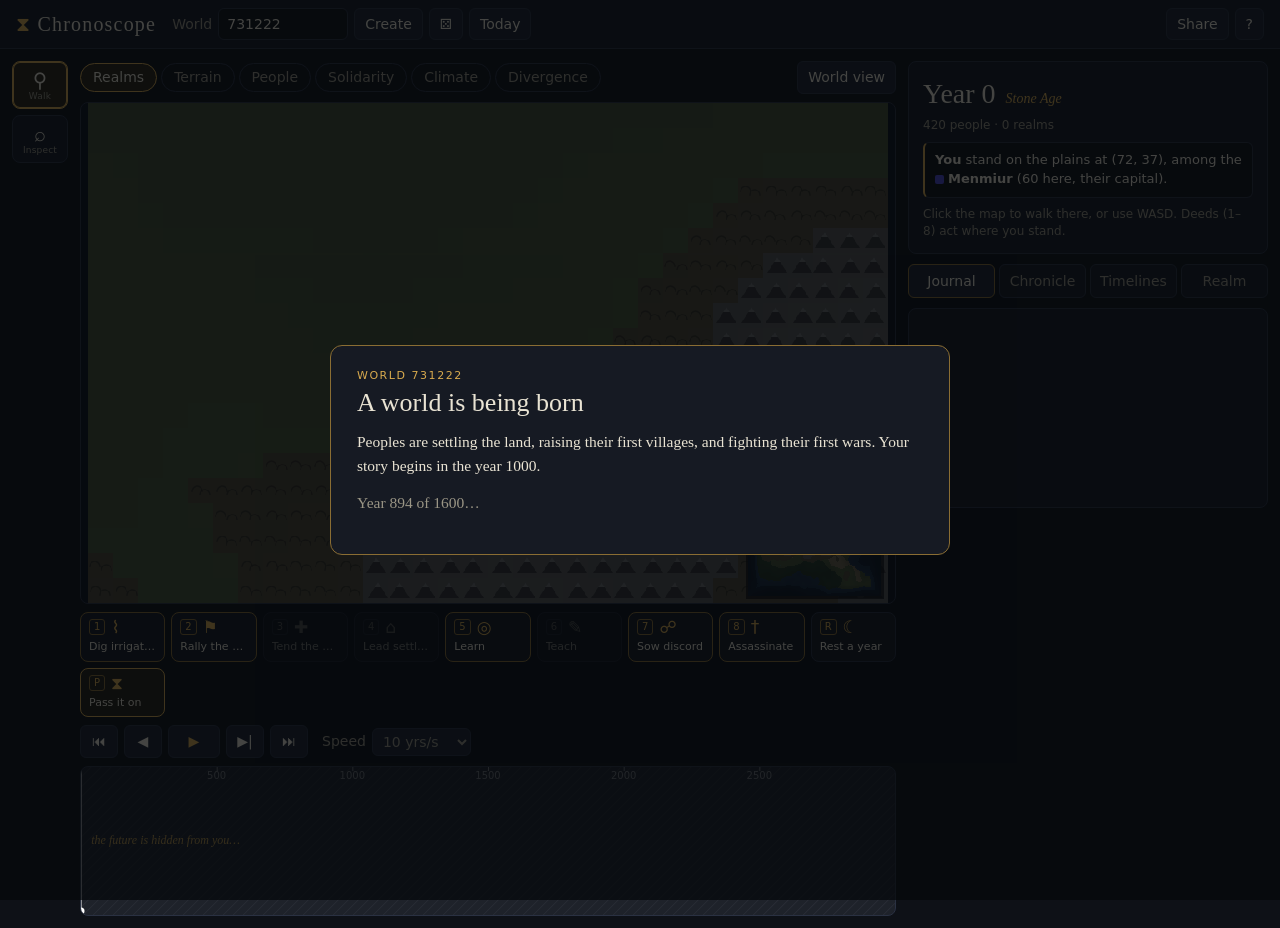
==== commit 29273ff5: "Phone layout: full-screen map, tap cards, deed strip, pull-up sheet On narrow screens (or phones hel" ====
--- a/timetraveler/index.html
+++ b/timetraveler/index.html
@@ -8,6 +8,17 @@
   <link rel="stylesheet" href="css/style.css">
 </head>
 <body>
+  <div class="phone-hud" id="phone-hud">
+    <button class="ph-year" id="ph-year" aria-label="Open the journal">Year 0</button>
+    <button class="ph-you" id="ph-you" aria-label="Your health and details"></button>
+    <button class="btn icon" id="ph-menu" aria-label="Menu: world, map modes, powers, help">☰</button>
+  </div>
+  <div class="phone-menu" id="phone-menu" hidden>
+    <div class="pm-panel" role="dialog" aria-label="Menu">
+      <div class="pm-head"><span class="brand"><span class="glyph">⧗</span> Chronoscope</span><button class="btn icon" id="pm-close" aria-label="Close menu">✕</button></div>
+      <div class="pm-body" id="phone-menu-body"></div>
+    </div>
+  </div>
   <header class="topbar">
     <div class="brand"><span class="glyph">⧗</span> Chronoscope</div>
     <div class="world-controls">
@@ -34,6 +45,8 @@
       <div class="map-wrap" id="map-wrap">
         <canvas id="map" width="960" height="600" aria-label="World map"></canvas>
         <div class="map-overlay" id="map-overlay" hidden></div>
+        <button class="map-hud" id="map-hud" aria-label="Open the journal"></button>
+        <div class="tile-card" id="tile-card" hidden></div>
         <div class="tooltip" id="tooltip" hidden></div>
       </div>
       <div class="hotbar" id="hotbar" aria-label="Your deeds"></div>
@@ -63,6 +76,7 @@
     </section>
 
     <aside class="side">
+      <button class="sheet-handle" id="sheet-handle" aria-label="Show or hide the panels"><span></span></button>
       <div class="year-card">
         <div class="year-line"><span class="year" id="year">Year 0</span><span class="age" id="age"></span></div>
         <div class="year-stats" id="year-stats"></div>
--- a/timetraveler/css/style.css
+++ b/timetraveler/css/style.css
@@ -283,3 +283,135 @@
 .oracle { font-size: 12.5px; margin-bottom: 10px; padding: 8px 10px; border: 1px dashed var(--line); border-radius: 6px; }
 .hint-toggle { display: block; margin-top: 6px; color: var(--muted); }
 .hint-toggle input { accent-color: var(--gold); }
+
+/* =====================================================================
+   Phone layout (body.phone is set by ui.js on narrow screens)
+   Full-screen map that follows you, thumb-reach deed strip, slim history
+   strip, and a pull-up sheet for the panels.
+   ===================================================================== */
+.phone-hud, .map-hud, .sheet-handle { display: none; }
+
+body.phone { height: 100dvh; overflow: hidden; display: flex; flex-direction: column; }
+body.phone .topbar { display: none; }
+
+body.phone .phone-hud {
+  display: flex; align-items: center; gap: 8px; flex: none;
+  padding: max(6px, env(safe-area-inset-top, 0px)) max(12px, env(safe-area-inset-right, 0px)) 6px max(12px, env(safe-area-inset-left, 0px));
+  background: var(--panel); border-bottom: 1px solid var(--line);
+}
+.ph-year { background: none; border: 0; padding: 4px 0; font-family: var(--serif); font-size: 19px; color: var(--text); font-variant-numeric: tabular-nums; white-space: nowrap; }
+.ph-year small { font-family: var(--serif); font-style: italic; color: var(--gold); font-size: 12px; margin-left: 6px; }
+.ph-you { flex: 1; min-width: 0; background: none; border: 0; text-align: right; font-size: 12px; color: var(--text); padding: 4px 0; }
+.ph-you .ph-name { white-space: nowrap; overflow: hidden; text-overflow: ellipsis; display: block; }
+.ph-you .ph-health { display: block; white-space: nowrap; color: var(--muted); font-variant-numeric: tabular-nums; }
+.ph-you .ph-bar { display: inline-block; width: 64px; height: 5px; background: var(--panel-2); border-radius: 3px; overflow: hidden; vertical-align: middle; margin-left: 6px; }
+.ph-you .ph-bar i { display: block; height: 100%; }
+
+body.phone .layout { display: flex; flex-direction: column; flex: 1; min-height: 0; padding: 0 0 54px; gap: 0; }
+body.phone .stage {
+  flex: 1; min-height: 0; gap: 6px;
+  padding: 6px max(8px, env(safe-area-inset-right, 0px)) 0 max(8px, env(safe-area-inset-left, 0px));
+}
+body.phone .map-wrap { flex: 1; min-height: 120px; display: flex; align-items: center; justify-content: center; border-radius: 10px; }
+body.phone .layout, body.phone .stage, body.phone .map-wrap { min-width: 0; width: 100%; }
+body.phone .map-wrap { overflow: hidden; }
+/* the canvas must never size its container (or the page would grow and the browser zoom out) */
+body.phone #map { max-width: 100%; max-height: 100%; width: auto; margin: 0; flex: none; }
+
+body.phone .map-hud {
+  display: block; position: absolute; top: 8px; left: 8px; max-width: calc(100% - 16px); z-index: 4;
+  background: rgba(14, 17, 23, .86); border: 1px solid var(--gold-dim); border-radius: 8px;
+  padding: 6px 9px; font-size: 12px; text-align: left; color: var(--text); line-height: 1.35;
+}
+.map-hud:empty { display: none !important; }
+.map-hud .st { display: block; font-size: 11px; }
+.map-hud .st.bad { color: var(--erased); }
+.map-hud .st.good { color: var(--new); }
+.map-hud .hum { margin-top: 3px; }
+
+.tile-card {
+  position: absolute; left: 8px; right: 8px; bottom: 8px; z-index: 6;
+  background: rgba(29, 34, 48, .97); border: 1px solid var(--gold-dim); border-radius: 10px;
+  padding: 10px 12px; font-size: 13px; line-height: 1.45; box-shadow: 0 8px 24px rgba(0,0,0,.5);
+}
+.tile-card .actions { display: flex; gap: 6px; flex-wrap: wrap; margin-top: 8px; }
+.tile-card .actions .btn { min-height: 40px; padding: 6px 12px; }
+.tile-card .close { position: absolute; top: 4px; right: 4px; background: none; border: 0; color: var(--muted); font-size: 18px; width: 36px; height: 36px; }
+
+body.phone .hotbar { display: flex; overflow-x: auto; gap: 6px; flex: none; padding-bottom: 2px; scrollbar-width: none; -webkit-overflow-scrolling: touch; }
+body.phone .hotbar::-webkit-scrollbar { display: none; }
+body.phone .deed { flex: none; width: 66px; min-height: 58px; display: flex; flex-direction: column; align-items: center; justify-content: center; padding: 6px 4px; text-align: center; }
+body.phone .deed .k { display: none; }
+body.phone .deed .di { font-size: 21px; }
+body.phone .deed .dn { font-size: 10px; white-space: normal; line-height: 1.15; margin-top: 3px; overflow: visible; }
+
+body.phone .transport { flex: none; gap: 4px; flex-wrap: nowrap; }
+body.phone .transport .btn.icon { width: 42px; height: 38px; padding: 0; }
+body.phone .transport .btn.play { width: 54px; }
+body.phone .speed { margin-left: auto; font-size: 0; gap: 0; }
+body.phone .speed select { font-size: 13px; height: 38px; }
+body.phone .compute-status { display: none; }
+body.phone .chart-wrap { height: 58px; flex: none; }
+
+/* the pull-up sheet */
+body.phone .side {
+  position: fixed; left: 0; right: 0; bottom: 0; top: auto; z-index: 15;
+  height: min(80dvh, 680px); max-height: none; gap: 8px;
+  background: var(--bg); border-top: 1px solid var(--gold-dim); border-radius: 16px 16px 0 0;
+  padding: 0 max(12px, env(safe-area-inset-right, 0px)) max(10px, env(safe-area-inset-bottom, 0px)) max(12px, env(safe-area-inset-left, 0px));
+  transform: translateY(calc(100% - 54px)); transition: transform .25s ease;
+}
+body.phone.sheet-open .side { transform: none; box-shadow: 0 -12px 32px rgba(0, 0, 0, .55); }
+body.phone .sheet-handle { display: flex; justify-content: center; align-items: center; order: -2; height: 16px; background: none; border: 0; padding: 0; flex: none; }
+body.phone .sheet-handle span { width: 40px; height: 4px; border-radius: 2px; background: var(--line); }
+body.phone .side .tabs { order: -1; flex: none; }
+body.phone .side .tab { min-height: 34px; font-size: 13px; padding: 4px; }
+body.phone .year-card { padding: 10px 12px; }
+body.phone .year-card .year { font-size: 22px; }
+body.phone .tool-hint { display: none; }
+body.phone .side .panel { min-height: 0; flex: 1; }
+
+body.phone .toast { top: calc(58px + env(safe-area-inset-top, 0px)); bottom: auto; font-size: 13px; }
+
+/* menu */
+.phone-menu { position: fixed; inset: 0; z-index: 25; background: rgba(5, 7, 10, .6); }
+.pm-panel {
+  background: var(--panel); border-bottom: 1px solid var(--gold-dim); max-height: 100dvh; overflow-y: auto;
+  padding: max(10px, env(safe-area-inset-top, 0px)) max(16px, env(safe-area-inset-right, 0px)) 16px max(16px, env(safe-area-inset-left, 0px));
+  display: flex; flex-direction: column; gap: 14px;
+}
+.pm-head { display: flex; align-items: center; justify-content: space-between; }
+.pm-body { display: flex; flex-direction: column; gap: 14px; }
+.pm-body .world-controls, .pm-body .top-actions { flex-wrap: wrap; margin: 0; }
+.pm-body .world-controls input { flex: 1; min-width: 0; }
+.pm-body .map-bar { flex-direction: column; align-items: stretch; }
+.pm-body .map-modes button { padding: 6px 12px; }
+.pm-body .toolbar { flex-direction: row; flex-wrap: wrap; position: static; }
+.pm-body .tool { width: 60px; height: 52px; font-size: 18px; }
+.pm-body .tool small { display: block; }
+.pm-body .tool.inspect { margin-bottom: 0; }
+.pm-body .toolbar-label { width: 100%; text-align: left; margin: 4px 0 0; }
+.pm-body .btn { min-height: 40px; }
+
+/* dialogs on small screens */
+body.phone .modal { padding: 10px; }
+body.phone .modal-card { padding: 16px 18px; max-height: calc(100dvh - 20px); }
+body.phone .modal-card h2 { font-size: 22px; }
+body.phone .story-body { font-size: 15px; }
+body.phone .story-actions .btn { min-height: 44px; flex: 1 1 auto; }
+
+/* phone held sideways: map on the left, deeds / time / history on the right */
+@media (orientation: landscape) {
+  body.phone .stage {
+    display: grid; grid-template-columns: minmax(0, 1fr) minmax(250px, 44%);
+    grid-template-rows: auto auto minmax(0, 1fr); column-gap: 8px; row-gap: 6px; padding-bottom: 4px;
+  }
+  body.phone .map-wrap { grid-column: 1; grid-row: 1 / span 3; height: 100%; min-height: 0; }
+  body.phone .hotbar { grid-column: 2; grid-row: 1; flex-wrap: wrap; overflow: visible; }
+  body.phone .deed { width: 54px; min-height: 48px; padding: 4px 2px; }
+  body.phone .deed .di { font-size: 17px; }
+  body.phone .deed .dn { font-size: 9px; }
+  body.phone .transport { grid-column: 2; grid-row: 2; }
+  body.phone .chart-wrap { grid-column: 2; grid-row: 3; height: auto; min-height: 44px; }
+  body.phone .side { left: auto; width: min(420px, 60vw); }
+}
